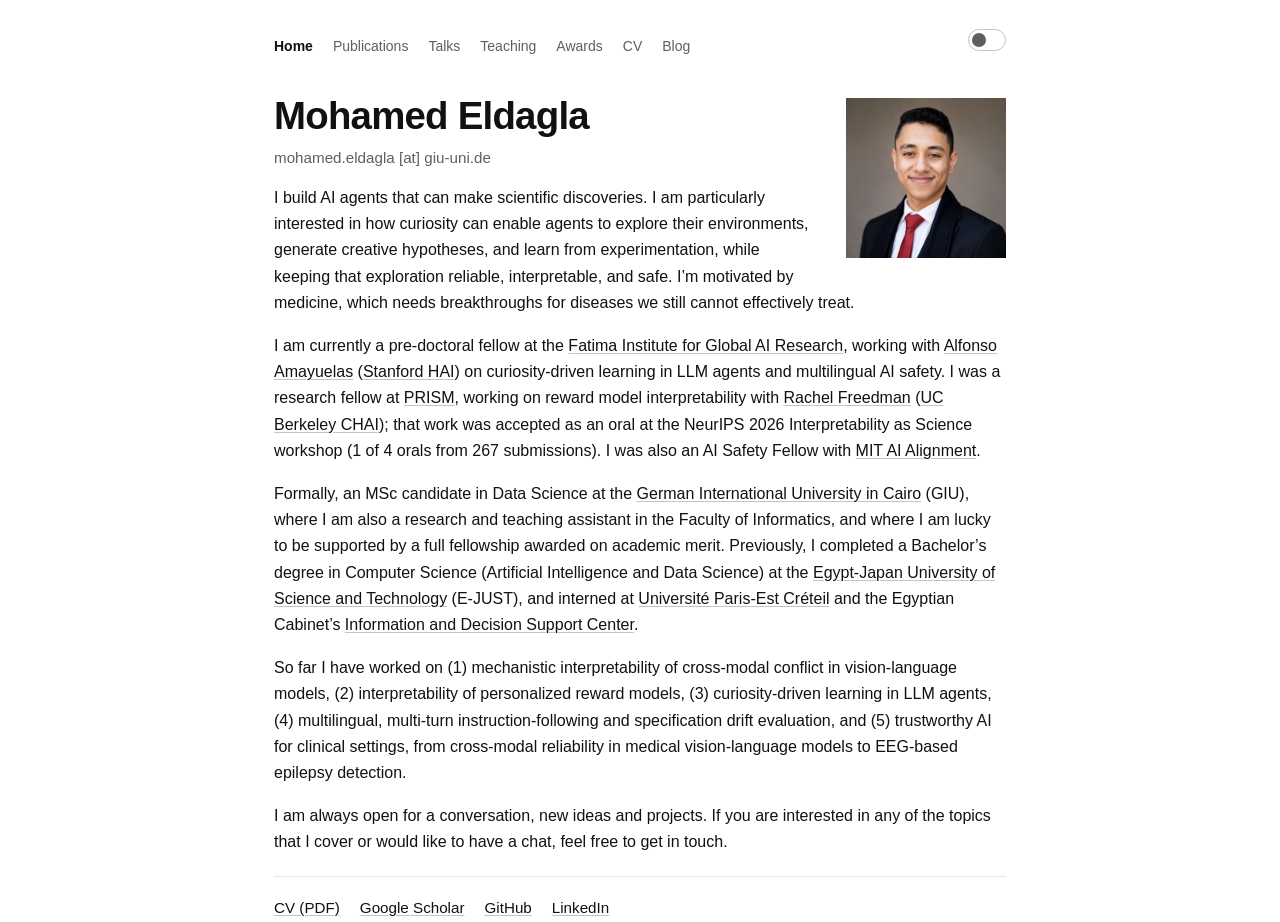
==== index.html @ 2839fcdc "Update meta descriptions to match new research focus Co-Authored-By: Claude Opus 5.5 <noreply@anthro" ====
<!DOCTYPE html>
<html lang="en">
<head>
<meta charset="utf-8">
<meta name="viewport" content="width=device-width, initial-scale=1">
<title>Mohamed Eldagla</title>
<meta name="description" content="Mohamed Eldagla builds AI agents that make scientific discoveries, studying how curiosity drives exploration in LLM agents while keeping it reliable, interpretable, and safe. Fatima pre-doctoral fellow; MSc candidate in Data Science at the German International University in Cairo.">
<link rel="canonical" href="https://mohamed-eldagla.github.io/">

<meta property="og:type" content="profile">
<meta property="og:title" content="Mohamed Eldagla">
<meta property="og:description" content="Building AI agents that make scientific discoveries: curiosity-driven exploration in LLM agents that stays reliable, interpretable, and safe. Fatima pre-doctoral fellow; former PRISM and MIT AI Alignment fellow.">
<meta property="og:url" content="https://mohamed-eldagla.github.io/">
<meta property="og:image" content="https://mohamed-eldagla.github.io/assets/og-image.png">
<meta property="og:image:width" content="1200">
<meta property="og:image:height" content="630">
<meta property="og:image:alt" content="Mohamed Eldagla — curious AI agents for scientific discovery.">
<meta name="twitter:card" content="summary_large_image">
<meta name="twitter:title" content="Mohamed Eldagla">
<meta name="twitter:description" content="Building AI agents that make scientific discoveries: curiosity-driven exploration in LLM agents that stays reliable, interpretable, and safe.">
<meta name="twitter:image" content="https://mohamed-eldagla.github.io/assets/og-image.png">

<link rel="icon" href="favicon.svg" type="image/svg+xml">
<link rel="alternate icon" href="assets/favicon-32.png" sizes="32x32">
<link rel="apple-touch-icon" href="assets/apple-touch-icon.png">
<link rel="stylesheet" href="styles.css">

<!-- Applies a stored theme before first paint. Must stay inline and blocking:
     loading it as a file would flash the wrong theme on every visit. -->
<script>try{var t=localStorage.getItem('theme');if(t)document.documentElement.setAttribute('data-theme',t)}catch(e){}</script>
<script src="theme.js" defer></script>

<script type="application/ld+json">
{
  "@context": "https://schema.org",
  "@type": "Person",
  "name": "Mohamed Eldagla",
  "url": "https://mohamed-eldagla.github.io/",
  "image": "https://mohamed-eldagla.github.io/assets/profile.jpg",
  "jobTitle": "MSc Candidate in Data Science; Research and Teaching Assistant",
  "affiliation": {
    "@type": "CollegeOrUniversity",
    "name": "German International University in Cairo"
  },
  "alumniOf": {
    "@type": "CollegeOrUniversity",
    "name": "Egypt-Japan University of Science and Technology"
  },
  "knowsAbout": [
    "AI agents",
    "Curiosity-driven learning",
    "AI for scientific discovery",
    "AI safety",
    "Interpretability",
    "Foundation models",
    "Natural language processing",
    "AI alignment",
    "Mechanistic interpretability",
    "Reward modeling",
    "Vision-language models",
    "Trustworthy AI in healthcare",
    "Medical image analysis",
    "EEG signal analysis"
  ],
  "sameAs": [
    "https://scholar.google.com/citations?user=F0i34RQAAAAJ",
    "https://github.com/mohamed-eldagla",
    "https://www.linkedin.com/in/mohamed-eldagla-15280419a/"
  ]
}
</script>
</head>
<body>

<a class="skip-link" href="#main">Skip to content</a>

<nav class="sectionnav" aria-label="Main">
  <div class="wrap navbar">
    <ul role="list">
      <li><a href="./" aria-current="page">Home</a></li>
      <li><a href="publications/">Publications</a></li>
      <li><a href="talks/">Talks</a></li>
      <li><a href="teaching/">Teaching</a></li>
      <li><a href="awards/">Awards</a></li>
      <li><a href="cv/">CV</a></li>
      <li><a href="blog/">Blog</a></li>
    </ul>
    <button type="button" class="theme-switch" id="theme-toggle" role="switch"
            aria-checked="false" title="Toggle dark mode" hidden>
      <span class="theme-switch-track"><span class="theme-switch-knob"></span></span>
      <span class="visually-hidden">Dark mode</span>
    </button>
  </div>
</nav>

<main id="main" class="wrap intro">

  <img class="portrait" src="assets/profile.jpg" width="400" height="400"
       alt="Portrait of Mohamed Eldagla">

  <h1>Mohamed Eldagla</h1>
  <p class="email">mohamed.eldagla [at] giu-uni.de</p>

  <p>
    I build AI agents that can make scientific discoveries. I am particularly interested in how
    curiosity can enable agents to explore their environments, generate creative hypotheses, and
    learn from experimentation, while keeping that exploration reliable, interpretable, and safe.
    I’m motivated by medicine, which needs breakthroughs for diseases we still cannot effectively
    treat.
  </p>

  <p>
    I am currently a pre-doctoral fellow at the
    <a href="https://fatima.institute/" rel="noopener">Fatima Institute for Global AI Research</a>,
    working with <a href="https://www.amayuelas.me/" rel="noopener">Alfonso Amayuelas</a>
    (<a href="https://hai.stanford.edu/" rel="noopener">Stanford HAI</a>) on curiosity-driven
    learning in LLM agents and multilingual AI safety. I was a research fellow at
    <a href="https://prism-research.org/" rel="noopener">PRISM</a>, working on reward model
    interpretability with <a href="https://rachelfreedman.github.io/" rel="noopener">Rachel
    Freedman</a> (<a href="https://humancompatible.ai/" rel="noopener">UC Berkeley CHAI</a>);
    that work was accepted as an oral at the NeurIPS 2026 Interpretability as Science
    workshop (1 of 4 orals from 267 submissions). I was also an AI Safety Fellow with
    <a href="https://aialignment.mit.edu/aisf/summer-2026/fellows/" rel="noopener">MIT AI Alignment</a>.
  </p>

  <p>
    Formally, an MSc candidate in Data Science at the
    <a href="https://giu-uni.de/" rel="noopener">German International University in Cairo</a> (GIU),
    where
    I am also a research and teaching assistant in the Faculty of Informatics, and where I am
    lucky to be supported by a full fellowship awarded on academic merit. Previously, I completed
    a Bachelor’s degree in Computer Science (Artificial Intelligence and Data Science) at the
    <a href="https://ejust.edu.eg/" rel="noopener">Egypt-Japan University of Science and
    Technology</a> (E-JUST), and interned at
    <a href="https://www.u-pec.fr/" rel="noopener">Université Paris-Est Créteil</a> and the
    Egyptian Cabinet’s
    <a href="https://www.idsc.gov.eg/" rel="noopener">Information and Decision Support Center</a>.
  </p>

  <p>
    So far I have worked on (1) mechanistic
    interpretability of cross-modal conflict in vision-language models, (2) interpretability of
    personalized reward models, (3) curiosity-driven learning in LLM agents, (4) multilingual,
    multi-turn instruction-following and specification drift evaluation, and (5) trustworthy AI
    for clinical settings, from cross-modal reliability in medical vision-language models to
    EEG-based epilepsy detection.
  </p>

  <p>
    I am always open for a conversation, new ideas and projects. If you are interested in any of
    the topics that I cover or would like to have a chat, feel free to get in touch.
  </p>

  <!-- These open in a new tab so the visitor keeps the page. The hidden text is
       what tells a screen-reader user that, which they otherwise get no warning
       of; it trails the visible label so the accessible name still starts with
       "CV (PDF)", "GitHub", and so on for voice control. -->
  <ul class="linkrow" role="list">
    <li><a href="assets/Mohamed_Eldagla_CV.pdf?v=b8a81577830f" target="_blank" rel="noopener">CV (PDF)<span class="visually-hidden"> (opens in a new tab)</span></a></li>
    <li><a href="https://scholar.google.com/citations?user=F0i34RQAAAAJ" target="_blank" rel="noopener">Google Scholar<span class="visually-hidden"> (opens in a new tab)</span></a></li>
    <li><a href="https://github.com/mohamed-eldagla" target="_blank" rel="noopener">GitHub<span class="visually-hidden"> (opens in a new tab)</span></a></li>
    <li><a href="https://www.linkedin.com/in/mohamed-eldagla-15280419a/" target="_blank" rel="noopener">LinkedIn<span class="visually-hidden"> (opens in a new tab)</span></a></li>
  </ul>

</main>

</body>
</html>
---- styles.css ----
/* Mohamed Eldagla — personal site
   No build step. One stylesheet. System fonts only, monochrome.
   Every foreground/background pair here was checked against WCAG AA. */

/* Theme. Light is the base. Dark is applied either because the system asks for
   it and the visitor has not overridden it, or because they explicitly chose
   it — so the dark tokens are declared twice, once per route. Never define a
   color only inside a media query, or the toggle cannot win in both
   directions. */

:root {
  --bg:          #FFFFFF;
  --fg:          #111111;
  --muted:       #5F5F5F;
  --rule:        #E5E5E5;
  --rule-strong: #C4C4C4;

  --sans: -apple-system, BlinkMacSystemFont, "Segoe UI", Roboto, "Helvetica Neue",
          Arial, sans-serif;

  --measure: 780px;
  --gutter: 1.5rem;

  color-scheme: light;
}

@media (prefers-color-scheme: dark) {
  :root:not([data-theme="light"]) {
    --bg:          #121212;
    --fg:          #E8E8E8;
    --muted:       #9A9A9A;
    --rule:        #2A2A2A;
    --rule-strong: #4A4A4A;

    color-scheme: dark;
  }
}

:root[data-theme="dark"] {
  --bg:          #121212;
  --fg:          #E8E8E8;
  --muted:       #9A9A9A;
  --rule:        #2A2A2A;
  --rule-strong: #4A4A4A;

  color-scheme: dark;
}

/* ---------- base ---------- */

*, *::before, *::after { box-sizing: border-box; }

body {
  margin: 0;
  background: var(--bg);
  color: var(--fg);
  font-family: var(--sans);
  font-size: 1rem;
  line-height: 1.65;
  -webkit-text-size-adjust: 100%;
}

.wrap {
  max-width: var(--measure);
  margin-inline: auto;
  padding-inline: var(--gutter);
}

h1, h2, h3 {
  font-family: var(--sans);
  line-height: 1.25;
  margin: 0;
}

/* Links carry no color of their own — the underline does the work. */
a {
  color: inherit;
  text-decoration: underline;
  text-decoration-color: var(--rule-strong);
  text-underline-offset: 2px;
  text-decoration-thickness: 1px;
}

a:hover { text-decoration-color: currentColor; }

:focus-visible {
  outline: 2px solid var(--fg);
  outline-offset: 2px;
}

p { margin: 0 0 1rem; }

.sep {
  color: var(--rule-strong);
  padding-inline: 0.4em;
}

.dates { color: var(--muted); }

.skip-link {
  position: absolute;
  left: -9999px;
  top: 0;
  background: var(--bg);
  color: var(--fg);
  padding: 0.75rem 1rem;
  z-index: 10;
}
.skip-link:focus {
  left: 0;
  outline: 2px solid var(--fg);
}

/* ---------- top nav ---------- */

.sectionnav { padding-block: 1.4rem 0; }

.navbar {
  display: flex;
  justify-content: space-between;
  align-items: center;
  gap: 1rem;
}

/* Theme switch. The padding is not decorative — it carries the control past
   the 24px WCAG 2.2 minimum tap target, which the 22px track alone would miss. */
.theme-switch {
  flex: 0 0 auto;
  display: inline-flex;
  align-items: center;
  background: none;
  border: 0;
  padding: 0.4rem 0;
  margin-block-end: 0.9rem;
  cursor: pointer;
}

.theme-switch-track {
  position: relative;
  display: block;
  width: 38px;
  height: 22px;
  border: 1px solid var(--rule-strong);
  border-radius: 999px;
  transition: border-color 0.15s ease;
}

.theme-switch-knob {
  position: absolute;
  top: 50%;
  left: 3px;
  width: 14px;
  height: 14px;
  margin-top: -7px;
  border-radius: 50%;
  background: var(--muted);
  transition: transform 0.15s ease, background-color 0.15s ease;
}

.theme-switch[aria-checked="true"] .theme-switch-knob {
  transform: translateX(16px);
}

.theme-switch:hover .theme-switch-track { border-color: var(--fg); }
.theme-switch:hover .theme-switch-knob { background: var(--fg); }

.theme-switch:focus-visible {
  outline: 2px solid var(--fg);
  outline-offset: 3px;
  border-radius: 999px;
}

@media (prefers-reduced-motion: reduce) {
  .theme-switch-track,
  .theme-switch-knob { transition: none; }
}

.sectionnav ul {
  list-style: none;
  display: flex;
  flex-wrap: wrap;
  gap: 0 1.25rem;
  margin: 0;
  padding: 0;
  font-size: 0.875rem;
}

/* inline-block + vertical padding keeps the tap target at/above the 24px
   WCAG 2.2 minimum without changing how the row looks */
.sectionnav a {
  display: inline-block;
  padding-block: 0.3rem;
  color: var(--muted);
  text-decoration: none;
}
.sectionnav a:hover {
  color: var(--fg);
  text-decoration: underline;
  text-underline-offset: 3px;
}

.sectionnav a[aria-current] {
  color: var(--fg);
  font-weight: 600;
}

/* ---------- masthead ---------- */

/* Home intro: the portrait floats so the opening prose wraps beside it. */
.intro { padding-block: 1.25rem 0; }

.intro::after {
  content: "";
  display: table;
  clear: both;
}

.portrait {
  float: right;
  width: 160px;
  height: auto;
  margin: 0.4rem 0 1rem 1.75rem;
}

/* Subpage headers: title plus a one-line orientation note. */
.pagehead { padding-block: 1.25rem 0.25rem; }

h1 {
  font-size: 2.4rem;
  font-weight: 700;
  letter-spacing: -0.02em;
  margin-bottom: 0.35rem;
}

/* The 2.4rem h1 above is sized for the homepage, where the heading is a
   person's name and carries the page on its own. Every interior heading is a
   section label instead ("Publications", "Teaching"), which reads as oversized
   at that size — so .pagehead, which only interior pages use, takes it down. */
.pagehead h1 { font-size: 1.75rem; }

.position {
  font-size: 0.95rem;
  color: var(--muted);
  margin-bottom: 1rem;
}

.email {
  font-size: 0.95rem;
  color: var(--muted);
  margin-bottom: 0.9rem;
}

.lead {
  font-size: 1.05rem;
  font-weight: 600;
  margin-bottom: 0.9rem;
}

.visually-hidden {
  position: absolute;
  width: 1px;
  height: 1px;
  margin: -1px;
  padding: 0;
  overflow: hidden;
  clip: rect(0 0 0 0);
  white-space: nowrap;
  border: 0;
}

.linkrow {
  list-style: none;
  display: flex;
  flex-wrap: wrap;
  gap: 0 1.25rem;
  margin: 1.25rem 0 0;
  padding: 1rem 0 0;
  border-block-start: 1px solid var(--rule);
  font-size: 0.95rem;
}

/* Keep the contact links a comfortable tap target (WCAG 2.2 target-size). */
.linkrow a {
  display: inline-block;
  padding-block: 0.15rem;
}

/* ---------- sections ---------- */

main { padding-block: 1.5rem 0.5rem; }

section { margin-block-end: 2.1rem; }

h2 {
  font-size: 1.3rem;
  font-weight: 600;
  margin-bottom: 0.75rem;
}

/* ---------- publications ---------- */

.pub-list, .entry-list {
  list-style: none;
  margin: 0;
  padding: 0;
}

/* The role / faculty / institution line under a taught course. Muted and set
   just under the title, so the head line stays the thing you scan. */
.course-affil {
  font-size: 0.92rem;
  color: var(--muted);
  margin-block: 0.1rem 0.25rem;
}

/* Labelled links sit on their own row. These are the one place on the site that
   carries color: everything else is monochrome, so the blue marks them as the
   things to click rather than more prose. Both values are contrast-checked
   against their own background — 6.44:1 on white, 9.02:1 on the dark bg — so
   the color is decoration on top of an underline, never the only signal. */
:root { --link: #0A58CA; }
@media (prefers-color-scheme: dark) {
  :root:not([data-theme="light"]) { --link: #79B8FF; }
}
:root[data-theme="dark"] { --link: #79B8FF; }

.entry-links {
  font-size: 0.85rem;
  margin-block: 0.15rem 0.35rem;
}

/* No underline at rest. This row holds nothing but links, so color alone
   identifies them without the ambiguity WCAG warns about for links sitting
   inside prose — there is no surrounding body text here to be mistaken for.
   The underline returns on hover and focus, so the affordance is still there
   the moment you go looking for it. */
.entry-links a {
  color: var(--link);
  text-decoration: none;
}

/* Nudged down and set smaller so the arrow reads as a marker beside the label
   rather than part of the word. */
.entry-links .ext {
  font-size: 0.8em;
  margin-inline-start: 0.25em;
  vertical-align: 0.05em;
}

.entry-links a:hover,
.entry-links a:focus-visible {
  text-decoration: underline;
  text-decoration-color: currentColor;
}

/* ---------- category filter ----------
   Built by render.js from the categories present in the data. The pressed
   state is carried by aria-pressed, so the style is driven by the same
   attribute a screen reader reads — they cannot drift apart. */

.pub-filter {
  display: flex;
  flex-wrap: wrap;
  gap: 0.5rem;
  margin-block-end: 1.75rem;
}

.pub-filter-btn {
  font: inherit;
  font-size: 0.85rem;
  line-height: 1.2;
  /* Vertical padding carries the control past the 24px WCAG 2.2 minimum tap
     target, which the text alone would miss. */
  padding: 0.4rem 0.75rem;
  color: var(--muted);
  background: transparent;
  border: 1px solid var(--rule-strong);
  border-radius: 999px;
  cursor: pointer;
}

.pub-filter-btn:hover { color: var(--fg); border-color: var(--fg); }

.pub-filter-btn[aria-pressed="true"] {
  color: var(--bg);
  background: var(--fg);
  border-color: var(--fg);
  font-weight: 600;
}

/* Each category is its own section with its own heading; the last one must
   not add trailing space above the footer. A hidden group is filtered out, and
   must not leave its margin behind. */
.pub-group[hidden] { display: none; }
.pub-group:last-child { margin-block-end: 0; }

.pub { margin-block-end: 1.35rem; }
.pub:last-child { margin-block-end: 0; }

/* The thumbnail column exists only when an entry actually has a thumbnail,
   so a list without images has no dead gutter. */
.pub-list.has-thumbs .pub {
  display: grid;
  grid-template-columns: 160px 1fr;
  gap: 1.5rem;
  align-items: start;
}

/* Pin the columns so an entry with no thumbnail still puts its text in column
   two — leaving the image column empty, rather than flowing into it. */
.pub-list.has-thumbs .pub-thumb-cell { grid-column: 1; }
.pub-list.has-thumbs .pub-body { grid-column: 2; }

/* Teaching entries take the same optional column. It appears only once at
   least one entry has an image, so the list reads correctly while they are
   still being added — and an entry without one leaves the column empty rather
   than showing a placeholder graphic. */
.entry-list.has-thumbs .entry {
  display: grid;
  grid-template-columns: 160px 1fr;
  gap: 1.5rem;
  align-items: start;
}

.entry-list.has-thumbs .pub-thumb-cell { grid-column: 1; }
.entry-list.has-thumbs .entry-body { grid-column: 2; }

/* Thumbnails are pre-rendered as uniform 2:1 boxes, so rows align and the
   space is reserved before the image arrives. */
.pub-thumb {
  width: 160px;
  height: auto;
  aspect-ratio: 2 / 1;
  display: block;
  border: 1px solid var(--rule);
  border-radius: 2px;
}

.pub-title {
  font-size: 1rem;
  font-weight: 600;
  margin-bottom: 0.2rem;
}

.pub-authors {
  font-size: 0.95rem;
  margin-bottom: 0.15rem;
}

.pub-authors strong { font-weight: 700; }
.pub-authors sup { font-size: 0.7em; line-height: 0; }
.equal-note { color: var(--muted); font-size: 0.88rem; }

.pub-highlight {
  font-size: 0.92rem;
  margin-block: 0 0.3rem;
}

.pub-meta {
  font-size: 0.92rem;
  color: var(--muted);
  margin-bottom: 0.3rem;
}

.acceptance-head {
  display: block;
  color: var(--fg);
  font-weight: 600;
}

.acceptance-head strong { font-weight: 700; }
.acceptance-workshop { display: block; }
.acceptance-workshop a { text-decoration-color: currentColor; }

.pub-summary {
  font-size: 0.95rem;
  color: var(--muted);
  margin-block: 0.3rem 0;
}


/* ---------- publication status ----------
   Unpublished statuses are italic and explicitly worded, so "Manuscript in
   preparation" cannot be skimmed as a venue. */

.status.is-published { font-style: normal; }

.status.is-preparation,
.status.is-submission {
  font-style: italic;
}

/* ---------- generic entries ---------- */

.entry { margin-block-end: 1.15rem; }
.entry:last-child { margin-block-end: 0; }

/* Title left, dates pinned right on the first baseline. A long title wraps
   inside its own box rather than pushing the dates onto a line of their own,
   which would break the date column. */
.entry-head {
  display: flex;
  justify-content: space-between;
  align-items: baseline;
  gap: 0 1rem;
}

.entry-title {
  flex: 1 1 auto;
  min-width: 0;
  font-size: 1rem;
  font-weight: 600;
}

.entry-dates {
  flex: 0 0 auto;
  font-size: 0.9rem;
  color: var(--muted);
  white-space: nowrap;
}

.entry-meta {
  font-size: 0.92rem;
  color: var(--muted);
  margin-bottom: 0.2rem;
}

.entry-desc {
  font-size: 0.95rem;
  margin: 0.1rem 0 0;
}

/* Course descriptions sit below the affiliation line in the hierarchy, so they
   are set smaller than it. Scoped to .entry-body, which only taught courses
   use — the research, honors, and education lists keep the larger size. */
.entry-body .entry-desc { font-size: 0.88rem; }

.selectivity { color: var(--muted); }

.load-error {
  font-size: 0.95rem;
  color: var(--muted);
}

/* ---------- layout-shift reservation ----------
   The lists are filled from JSON after first paint, so without this the page
   paints empty and then jumps as content lands. These hold roughly the space
   the current data occupies, and apply ONLY while the list is still empty —
   the moment items are inserted, :empty stops matching and the reservation
   disappears. Wrong numbers cost a small jump, never a broken layout, so
   they are safe to leave stale. Re-measure if the data changes a lot. */

#research-list:empty   { min-height: 567px; }
#teaching-list:empty   { min-height: 1008px; }
#experience-list:empty { min-height: 177px; }
#education-list:empty  { min-height: 202px; }
#honors-list:empty     { min-height: 701px; }
#pub-list:empty        { min-height: 1344px; }

@media (max-width: 640px) {
  /* Narrow screens wrap far more, so they need their own (taller) numbers.
     Measured at 412px, the viewport Lighthouse audits by default. */
  #research-list:empty   { min-height: 913px; }
  #teaching-list:empty   { min-height: 2463px; }
  #experience-list:empty { min-height: 313px; }
  #education-list:empty  { min-height: 358px; }
  #honors-list:empty     { min-height: 1036px; }
  #pub-list:empty        { min-height: 2638px; }
}

/* ---------- footer ---------- */

footer {
  border-block-start: 1px solid var(--rule);
  padding-block: 1.25rem 2rem;
  font-size: 0.92rem;
  color: var(--muted);
}

footer p { margin: 0; }

/* ---------- narrow screens ---------- */

@media (max-width: 640px) {
  .sectionnav { padding-block: 1.25rem 0; }
  .intro, .pagehead { padding-block: 1rem 0.25rem; }

  .portrait {
    float: none;
    width: 124px;
    margin: 0 0 1.1rem;
  }

  h1 { font-size: 2rem; }
  h2 { font-size: 1.25rem; }

  /* Too narrow to hold a date column — let dates sit under the title. */
  .entry-head { display: block; }
  .entry-dates { display: block; }

  .pub-list.has-thumbs .pub,
  .entry-list.has-thumbs .entry { grid-template-columns: 1fr; }
  .pub-list.has-thumbs .pub-thumb-cell,
  .pub-list.has-thumbs .pub-body,
  .entry-list.has-thumbs .pub-thumb-cell,
  .entry-list.has-thumbs .entry-body { grid-column: 1; }
  .pub-thumb { width: 100%; max-width: 240px; }

  .linkrow, .sectionnav ul { gap: 0 1rem; }
}

/* ---------- print: the page should come out as a clean CV ---------- */

@media print {
  :root {
    --bg: #fff;
    --fg: #000;
    --muted: #333;
    --rule: #bbb;
    --rule-strong: #888;
    --measure: 100%;
  }

  body { font-size: 10.5pt; line-height: 1.4; }

  .skip-link,
  .sectionnav,
  .pub-filter,
  .portrait,
  footer { display: none; }   /* footer only repeats the contact row above */

  /* Print every category regardless of the on-screen filter. The filter is a
     browsing aid, not an editorial choice, and a printed publication list that
     silently omits papers is a worse surprise than one that shows them all. */
  .pub-group[hidden] { display: block !important; }

  .intro, .pagehead { padding-block: 0 0.5rem; }
  main { padding-block: 0.5rem 0; }
  section { margin-block-end: 1.25rem; }

  h1 { font-size: 19pt; }
  h2 { font-size: 12pt; margin-bottom: 0.5rem; }
  .pub-title, .entry-title { font-size: 10.5pt; }

  a { text-decoration: none; }

  /* Show URLs for the contact row only — expanding every link would bloat the page. */
  .linkrow a::after {
    content: " (" attr(href) ")";
    font-size: 8.5pt;
    color: #444;
    word-break: break-all;
  }
  .linkrow a[href^="mailto:"]::after { content: ""; }

  /* Individual entries must not split across pages; whole sections may flow,
     otherwise a long section leaves most of a page blank. */
  .pub, .entry { break-inside: avoid; }
  h2, h3 { break-after: avoid; }
}
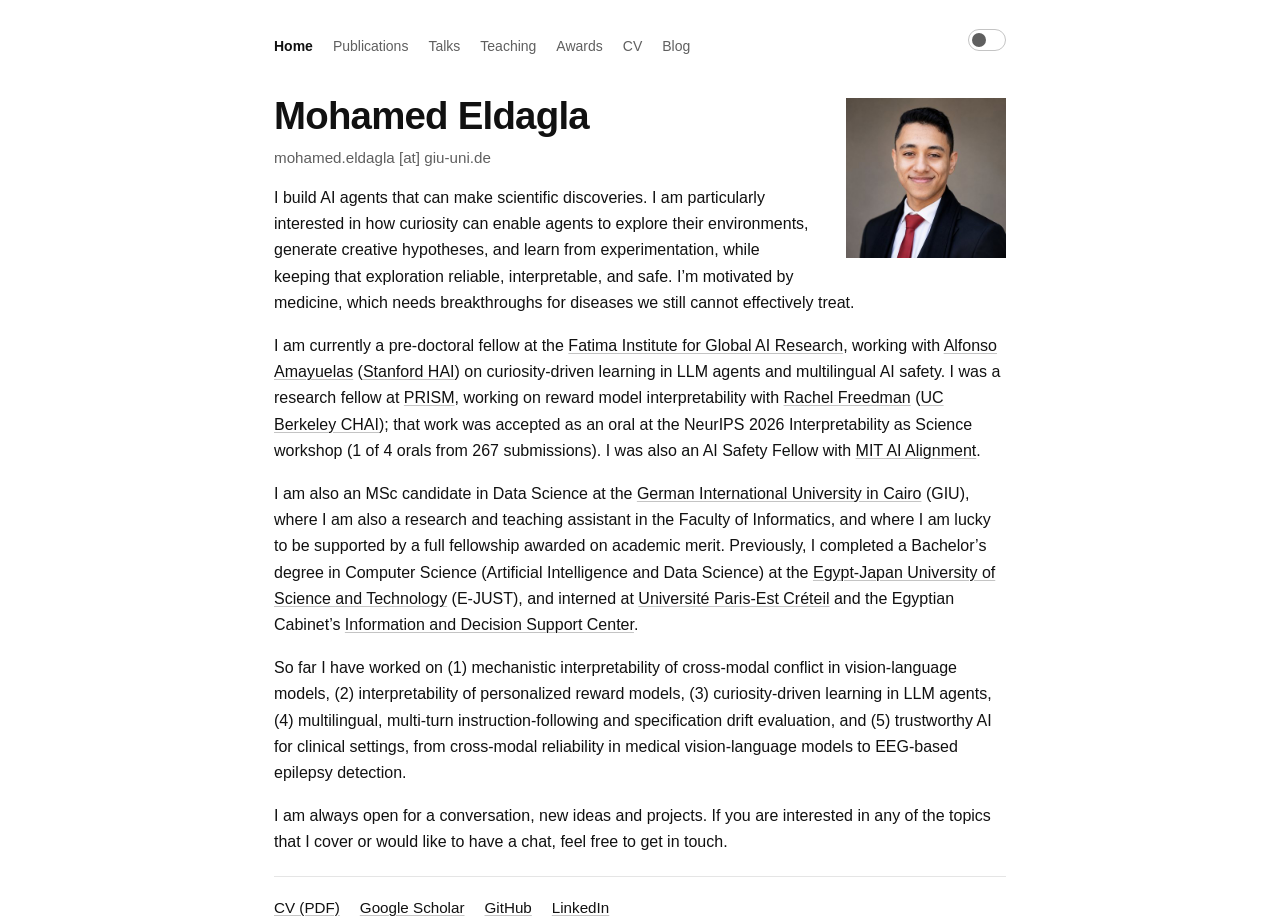
==== commit 3796c3bd: "Site cleanup and new social preview card - Add MIT AI Alignment and Misr El Kheir awards; sort award" ====
--- a/index.html
+++ b/index.html
@@ -124,7 +124,7 @@
   </p>
 
   <p>
-    Formally, an MSc candidate in Data Science at the
+    I am also an MSc candidate in Data Science at the
     <a href="https://giu-uni.de/" rel="noopener">German International University in Cairo</a> (GIU),
     where
     I am also a research and teaching assistant in the Faculty of Informatics, and where I am
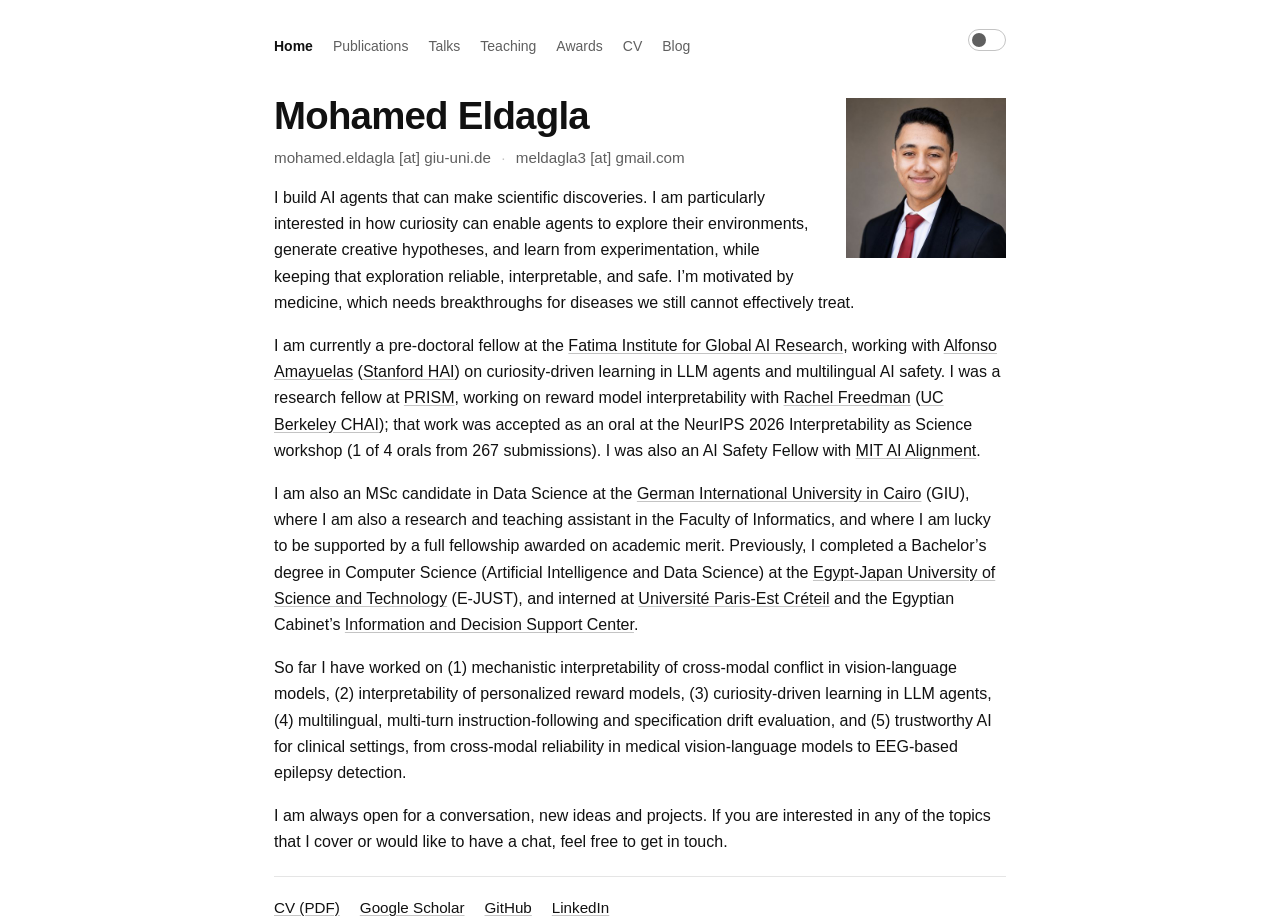
==== commit d569fb72: "Add personal email and LoRe finding to RBD summary Co-Authored-By: Claude Opus 5.5 <noreply@anthropi" ====
--- a/index.html
+++ b/index.html
@@ -99,7 +99,7 @@
        alt="Portrait of Mohamed Eldagla">
 
   <h1>Mohamed Eldagla</h1>
-  <p class="email">mohamed.eldagla [at] giu-uni.de</p>
+  <p class="email">mohamed.eldagla [at] giu-uni.de <span class="sep">·</span> meldagla3 [at] gmail.com</p>
 
   <p>
     I build AI agents that can make scientific discoveries. I am particularly interested in how
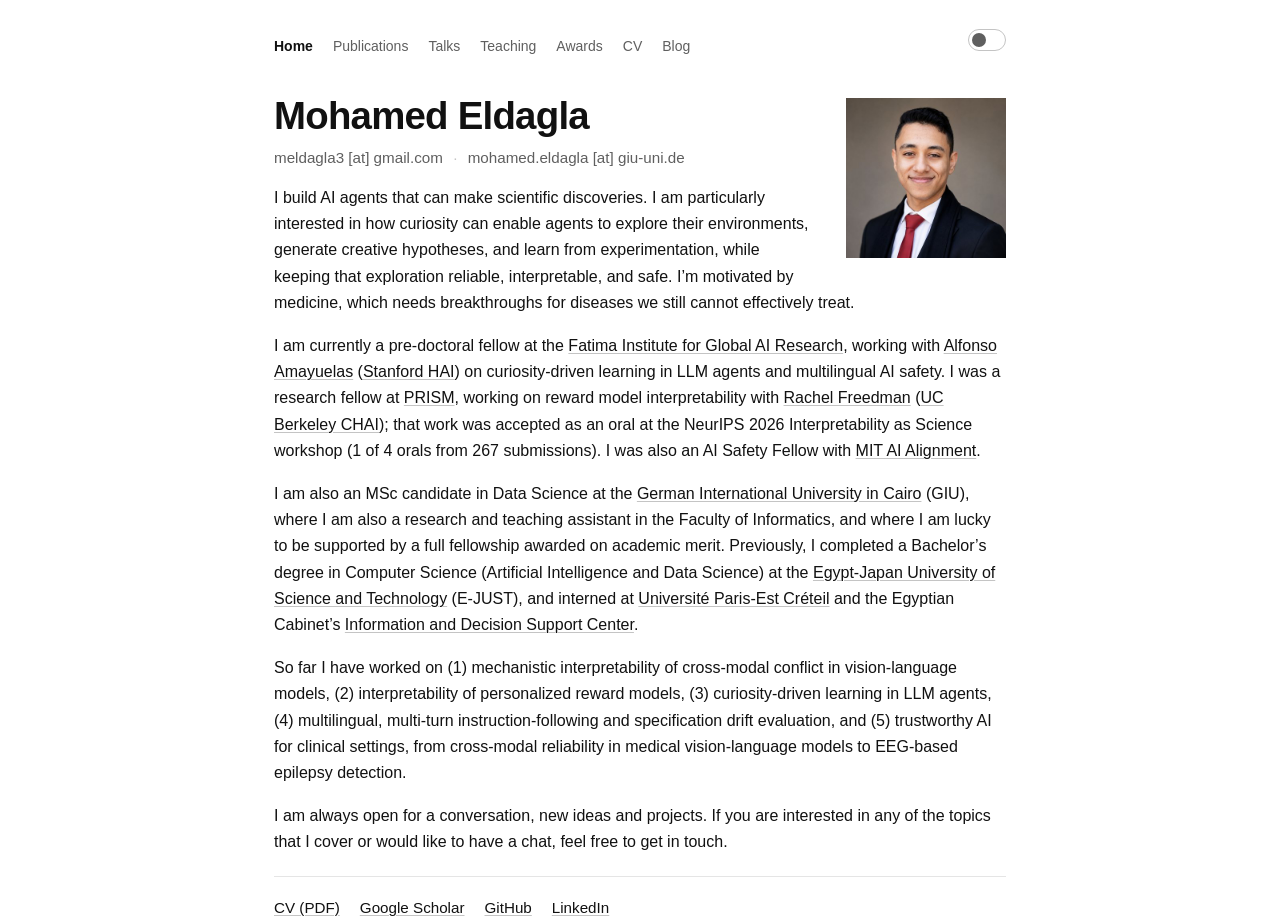
==== commit 95946464: "List personal email first Co-Authored-By: Claude Opus 5.5 <noreply@anthropic.com>" ====
--- a/index.html
+++ b/index.html
@@ -99,7 +99,7 @@
        alt="Portrait of Mohamed Eldagla">
 
   <h1>Mohamed Eldagla</h1>
-  <p class="email">mohamed.eldagla [at] giu-uni.de <span class="sep">·</span> meldagla3 [at] gmail.com</p>
+  <p class="email">meldagla3 [at] gmail.com <span class="sep">·</span> mohamed.eldagla [at] giu-uni.de</p>
 
   <p>
     I build AI agents that can make scientific discoveries. I am particularly interested in how
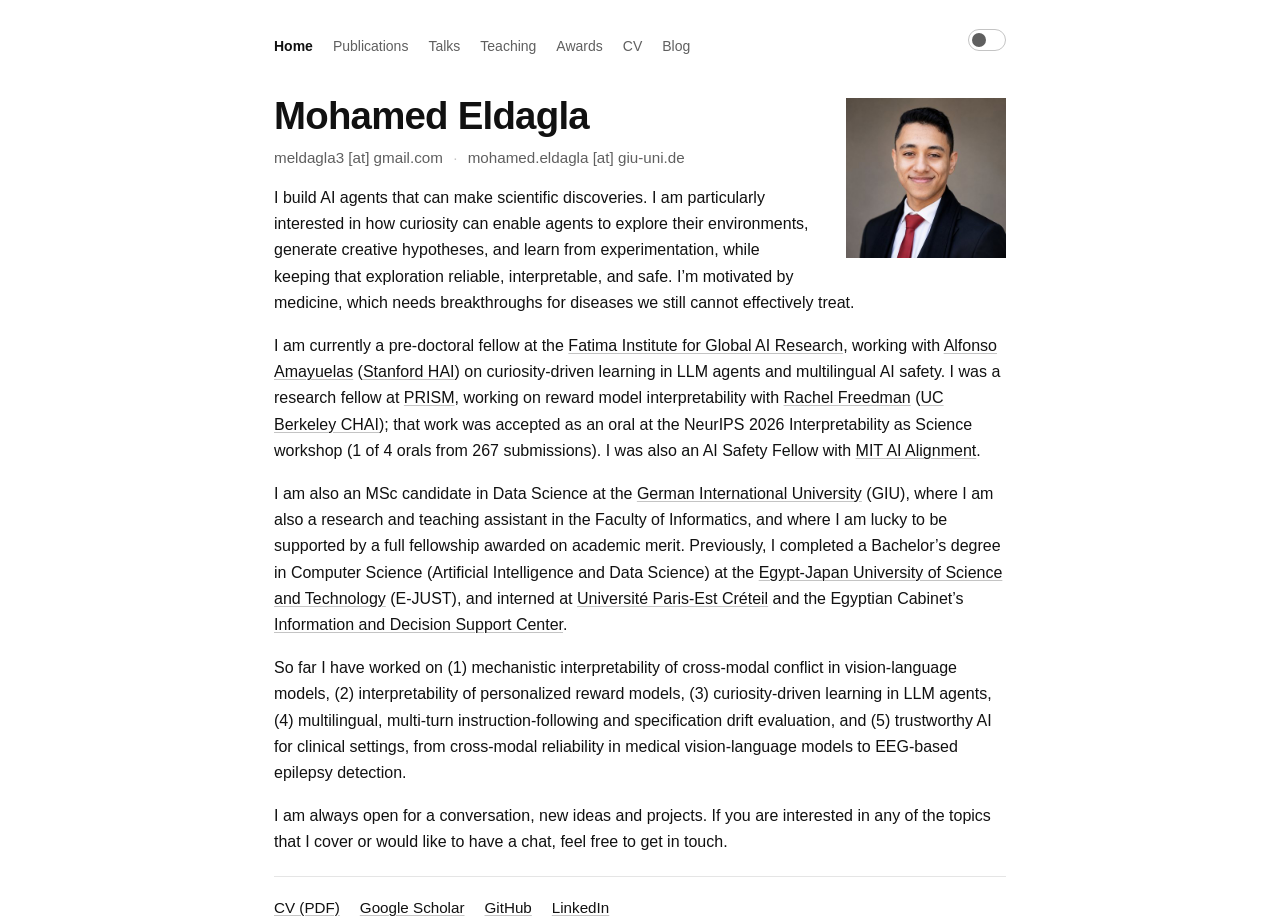
==== commit 1b86b86a: "Drop "in Cairo" from GIU name and update CV PDF Co-Authored-By: Claude Opus 5.5 <noreply@anthropic.c" ====
--- a/index.html
+++ b/index.html
@@ -4,7 +4,7 @@
 <meta charset="utf-8">
 <meta name="viewport" content="width=device-width, initial-scale=1">
 <title>Mohamed Eldagla</title>
-<meta name="description" content="Mohamed Eldagla builds AI agents that make scientific discoveries, studying how curiosity drives exploration in LLM agents while keeping it reliable, interpretable, and safe. Fatima pre-doctoral fellow; MSc candidate in Data Science at the German International University in Cairo.">
+<meta name="description" content="Mohamed Eldagla builds AI agents that make scientific discoveries, studying how curiosity drives exploration in LLM agents while keeping it reliable, interpretable, and safe. Fatima pre-doctoral fellow; MSc candidate in Data Science at the German International University.">
 <link rel="canonical" href="https://mohamed-eldagla.github.io/">
 
 <meta property="og:type" content="profile">
@@ -40,7 +40,7 @@
   "jobTitle": "MSc Candidate in Data Science; Research and Teaching Assistant",
   "affiliation": {
     "@type": "CollegeOrUniversity",
-    "name": "German International University in Cairo"
+    "name": "German International University"
   },
   "alumniOf": {
     "@type": "CollegeOrUniversity",
@@ -125,7 +125,7 @@
 
   <p>
     I am also an MSc candidate in Data Science at the
-    <a href="https://giu-uni.de/" rel="noopener">German International University in Cairo</a> (GIU),
+    <a href="https://giu-uni.de/" rel="noopener">German International University</a> (GIU),
     where
     I am also a research and teaching assistant in the Faculty of Informatics, and where I am
     lucky to be supported by a full fellowship awarded on academic merit. Previously, I completed
@@ -156,7 +156,7 @@
        of; it trails the visible label so the accessible name still starts with
        "CV (PDF)", "GitHub", and so on for voice control. -->
   <ul class="linkrow" role="list">
-    <li><a href="assets/Mohamed_Eldagla_CV.pdf?v=b8a81577830f" target="_blank" rel="noopener">CV (PDF)<span class="visually-hidden"> (opens in a new tab)</span></a></li>
+    <li><a href="assets/Mohamed_Eldagla_CV.pdf?v=02daaec57768" target="_blank" rel="noopener">CV (PDF)<span class="visually-hidden"> (opens in a new tab)</span></a></li>
     <li><a href="https://scholar.google.com/citations?user=F0i34RQAAAAJ" target="_blank" rel="noopener">Google Scholar<span class="visually-hidden"> (opens in a new tab)</span></a></li>
     <li><a href="https://github.com/mohamed-eldagla" target="_blank" rel="noopener">GitHub<span class="visually-hidden"> (opens in a new tab)</span></a></li>
     <li><a href="https://www.linkedin.com/in/mohamed-eldagla-15280419a/" target="_blank" rel="noopener">LinkedIn<span class="visually-hidden"> (opens in a new tab)</span></a></li>
--- a/styles.css
+++ b/styles.css
@@ -537,6 +537,99 @@
 
 .selectivity { color: var(--muted); }
 
+/* ---------- dated lists (CV, awards, talks) ----------
+   Date in a narrow left column, entry on the right. Year-grouped lists show
+   the year once per group, with a hairline between groups. */
+
+.dated {
+  display: grid;
+  grid-template-columns: 4rem minmax(0, 1fr);
+  column-gap: 1.5rem;
+  margin-block-end: 0.9rem;
+}
+.dated:last-child { margin-block-end: 0; }
+
+.dated.group-start:not(:first-child) {
+  border-block-start: 1px solid var(--rule);
+  padding-block-start: 1rem;
+  margin-block-start: 1.1rem;
+}
+
+/* CV rows carry month ranges, so their column is wider, and every row starts
+   a group of one — separate them with space rather than rules. */
+#research-list .dated, #experience-list .dated,
+#education-list .dated, #service-list .dated {
+  grid-template-columns: 7.5rem minmax(0, 1fr);
+  border: 0;
+  padding: 0;
+  margin-block: 0 1.35rem;
+}
+#research-list .dated:last-child, #experience-list .dated:last-child,
+#education-list .dated:last-child, #service-list .dated:last-child { margin-block-end: 0; }
+
+.date-col {
+  font-size: 0.88rem;
+  line-height: 1.5;
+  color: var(--muted);
+  font-variant-numeric: tabular-nums;
+  padding-block-start: 0.1rem;
+}
+
+.dated .entry-title a {
+  color: inherit;
+  text-decoration: none;
+}
+.dated .entry-title a:hover,
+.dated .entry-title a:focus-visible {
+  text-decoration: underline;
+  text-decoration-color: var(--rule-strong);
+}
+.dated .entry-title .ext,
+.inline-links .ext {
+  font-size: 0.75em;
+  margin-inline-start: 0.2em;
+  color: var(--muted);
+  vertical-align: 0.1em;
+}
+
+.entry-sub {
+  font-size: 0.92rem;
+  color: var(--muted);
+  margin: 0.1rem 0 0.25rem;
+}
+
+.entry-bullets {
+  margin: 0.2rem 0 0;
+  padding-inline-start: 1.1rem;
+  font-size: 0.95rem;
+}
+.entry-bullets li { margin-block-end: 0.15rem; }
+.entry-bullets li::marker { color: var(--muted); }
+
+.entry-project { margin-block-start: 0.6rem; }
+.entry-project-title {
+  margin: 0;
+  font-size: 0.95rem;
+  font-style: italic;
+  font-weight: 500;
+}
+
+.muted { color: var(--muted); }
+
+.inline-links { font-size: 0.88rem; }
+.inline-links a { color: var(--link); text-decoration: none; }
+.inline-links a:hover,
+.inline-links a:focus-visible { text-decoration: underline; }
+.inline-links .ext { color: inherit; }
+
+@media (max-width: 640px) {
+  .dated,
+  #research-list .dated, #experience-list .dated,
+  #education-list .dated, #service-list .dated { grid-template-columns: minmax(0, 1fr); }
+  .date-col:empty { display: none; }
+  .date-col { padding: 0 0 0.1rem; }
+}
+
 .load-error {
   font-size: 0.95rem;
   color: var(--muted);
@@ -658,3 +751,10 @@
   .pub, .entry { break-inside: avoid; }
   h2, h3 { break-after: avoid; }
 }
+
+/* ---------- teaching groups ---------- */
+
+.teach-group + .teach-group { margin-block-start: 2.25rem; }
+.teach-group-h { font-size: 1.2rem; margin: 0; }
+.teach-group-role { margin-block: 0.15rem 1rem; }
+.teach-group-h + .entry-list { margin-block-start: 1rem; }
